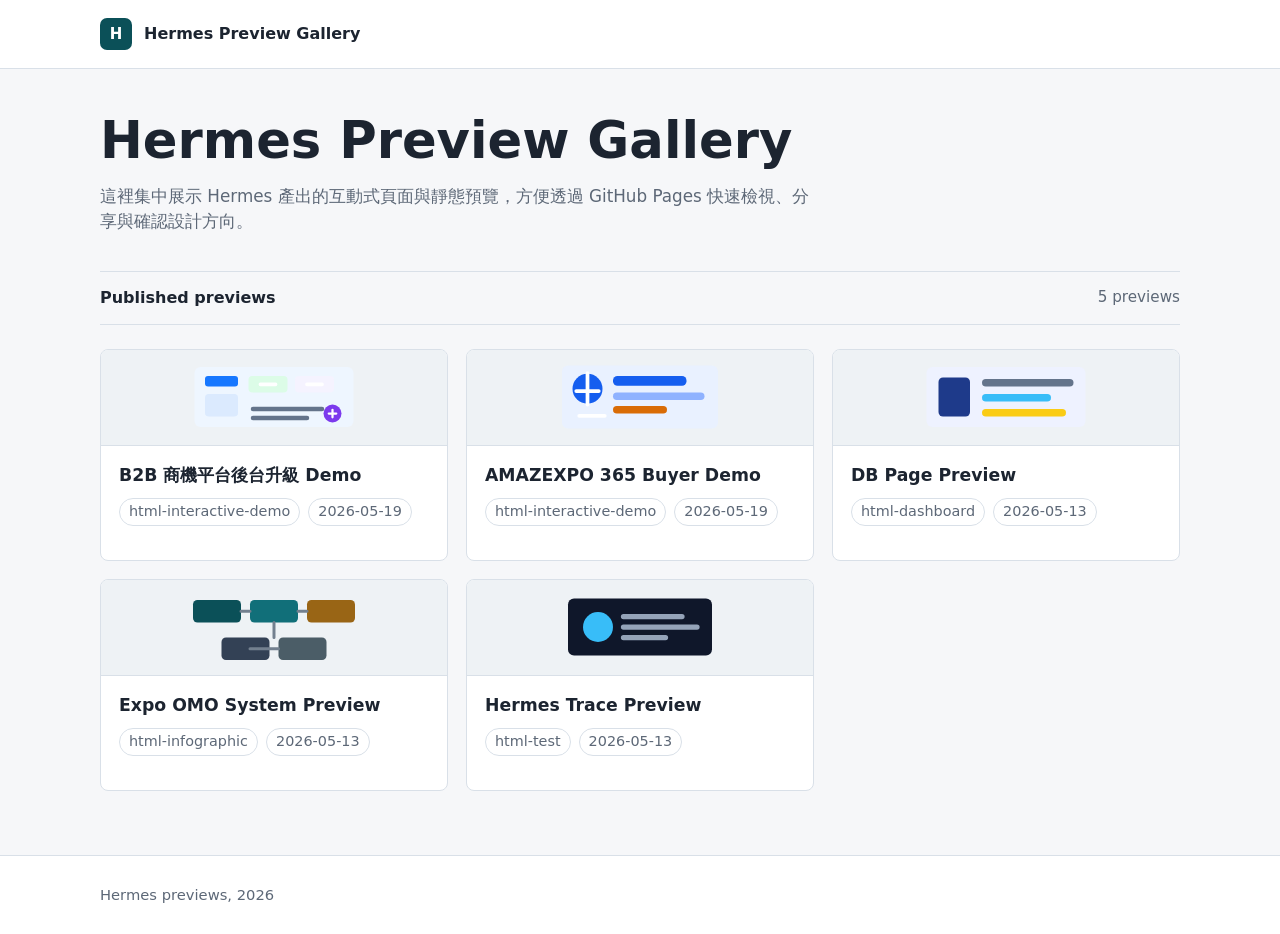
==== docs/index.html @ 2124c114 "Add B2B opportunity platform preview" ====
<!doctype html>
<html lang="zh-Hant">
  <head>
    <meta charset="utf-8">
    <meta name="viewport" content="width=device-width, initial-scale=1">
    <title>Hermes Preview Gallery</title>
    <meta
      name="description"
      content="Public static preview gallery for Hermes-generated pages and assets."
    >
    <link rel="stylesheet" href="./assets/shared.css">
  </head>
  <body>
    <header class="site-header">
      <div class="shell">
        <a class="brand" href="./" aria-label="Hermes Preview Gallery home">
          <span class="brand-mark" aria-hidden="true">H</span>
          <span>Hermes Preview Gallery</span>
        </a>
      </div>
    </header>

    <main class="site-main">
      <section class="shell" aria-labelledby="gallery-title">
        <h1 class="page-title" id="gallery-title">Hermes Preview Gallery</h1>
        <p class="lede">
          這裡集中展示 Hermes 產出的互動式頁面與靜態預覽，方便透過 GitHub Pages 快速檢視、分享與確認設計方向。
        </p>

        <div class="toolbar" aria-label="Gallery status">
          <strong>Published previews</strong>
          <span class="count">5 previews</span>
        </div>

        <ul class="preview-grid">
          <li class="preview-card">
            <a href="./2026-05-19-b2b-opportunity-platform/">
              <span class="preview-thumb" aria-hidden="true">
                <svg viewBox="0 0 240 112" role="img">
                  <rect x="14" y="16" width="212" height="80" rx="8" fill="#eef6ff"></rect>
                  <rect x="28" y="28" width="44" height="14" rx="4" fill="#1677ff"></rect>
                  <rect x="28" y="52" width="44" height="30" rx="5" fill="#dbeafe"></rect>
                  <rect x="86" y="28" width="52" height="22" rx="5" fill="#dcfce7"></rect>
                  <rect x="148" y="28" width="52" height="22" rx="5" fill="#f5f3ff"></rect>
                  <path d="M92 72h92M92 84h72" stroke="#64748b" stroke-width="6" stroke-linecap="round"></path>
                  <path d="M102 39h20M164 39h20" stroke="#ffffff" stroke-width="5" stroke-linecap="round"></path>
                  <circle cx="198" cy="78" r="12" fill="#7c3aed"></circle>
                  <path d="M193 78h10M198 73v10" stroke="#ffffff" stroke-width="3" stroke-linecap="round"></path>
                </svg>
              </span>
              <span class="preview-body">
                <h2>B2B 商機平台後台升級 Demo</h2>
                <span class="preview-meta">
                  <span class="pill">html-interactive-demo</span>
                  <span class="pill">2026-05-19</span>
                </span>
              </span>
            </a>
          </li>

          <li class="preview-card">
            <a href="./2026-05-19-amazexpo-buyer-demo/">
              <span class="preview-thumb" aria-hidden="true">
                <svg viewBox="0 0 240 112" role="img">
                  <rect x="16" y="14" width="208" height="84" rx="8" fill="#e9f1ff"></rect>
                  <circle cx="50" cy="45" r="20" fill="#155eef"></circle>
                  <rect x="84" y="28" width="98" height="13" rx="6" fill="#155eef"></rect>
                  <rect x="84" y="50" width="122" height="10" rx="5" fill="#8fb2ff"></rect>
                  <rect x="84" y="68" width="72" height="10" rx="5" fill="#d96c06"></rect>
                  <path d="M39 81h34M50 24v42M35 48h30" stroke="#ffffff" stroke-width="5" stroke-linecap="round"></path>
                </svg>
              </span>
              <span class="preview-body">
                <h2>AMAZEXPO 365 Buyer Demo</h2>
                <span class="preview-meta">
                  <span class="pill">html-interactive-demo</span>
                  <span class="pill">2026-05-19</span>
                </span>
              </span>
            </a>
          </li>

          <li class="preview-card">
            <a href="./2026-05-13-db-page/">
              <span class="preview-thumb" aria-hidden="true">
                <svg viewBox="0 0 240 112" role="img">
                  <rect x="14" y="16" width="212" height="80" rx="8" fill="#eef2ff"></rect>
                  <rect x="30" y="30" width="42" height="52" rx="6" fill="#1e3a8a"></rect>
                  <rect x="88" y="32" width="122" height="10" rx="5" fill="#64748b"></rect>
                  <rect x="88" y="52" width="92" height="10" rx="5" fill="#38bdf8"></rect>
                  <rect x="88" y="72" width="112" height="10" rx="5" fill="#facc15"></rect>
                </svg>
              </span>
              <span class="preview-body">
                <h2>DB Page Preview</h2>
                <span class="preview-meta">
                  <span class="pill">html-dashboard</span>
                  <span class="pill">2026-05-13</span>
                </span>
              </span>
            </a>
          </li>

          <li class="preview-card">
            <a href="./2026-05-13-expo-omo-system/">
              <span class="preview-thumb" aria-hidden="true">
                <svg viewBox="0 0 240 112" role="img">
                  <rect x="12" y="20" width="64" height="30" rx="6" fill="#0b5058"></rect>
                  <rect x="88" y="20" width="64" height="30" rx="6" fill="#116f79"></rect>
                  <rect x="164" y="20" width="64" height="30" rx="6" fill="#996515"></rect>
                  <rect x="50" y="70" width="64" height="30" rx="6" fill="#334155"></rect>
                  <rect x="126" y="70" width="64" height="30" rx="6" fill="#4b5d67"></rect>
                  <path d="M76 35h12M152 35h12M120 50v20M88 85h38" stroke="#73808f" stroke-width="4" stroke-linecap="round"></path>
                </svg>
              </span>
              <span class="preview-body">
                <h2>Expo OMO System Preview</h2>
                <span class="preview-meta">
                  <span class="pill">html-infographic</span>
                  <span class="pill">2026-05-13</span>
                </span>
              </span>
            </a>
          </li>

          <li class="preview-card">
            <a href="./2026-05-13-hermes-trace/">
              <span class="preview-thumb" aria-hidden="true">
                <svg viewBox="0 0 240 112" role="img">
                  <rect x="24" y="18" width="192" height="76" rx="8" fill="#0f172a"></rect>
                  <circle cx="64" cy="56" r="20" fill="#38bdf8"></circle>
                  <path d="M98 42h78M98 56h98M98 70h56" stroke="#94a3b8" stroke-width="7" stroke-linecap="round"></path>
                </svg>
              </span>
              <span class="preview-body">
                <h2>Hermes Trace Preview</h2>
                <span class="preview-meta">
                  <span class="pill">html-test</span>
                  <span class="pill">2026-05-13</span>
                </span>
              </span>
            </a>
          </li>
        </ul>
      </section>
    </main>

    <footer class="site-footer">
      <div class="shell">
        <span>Hermes previews, <span data-current-year>2026</span></span>
      </div>
    </footer>

    <script src="./assets/shared.js"></script>
  </body>
</html>
---- docs/assets/shared.css ----
:root {
  color-scheme: light;
  --bg: #f6f7f9;
  --surface: #ffffff;
  --surface-muted: #eef2f5;
  --text: #1c2430;
  --muted: #5d6877;
  --line: #d9e0e8;
  --accent: #116f79;
  --accent-strong: #0b5058;
  --warn: #996515;
  --radius: 8px;
  font-family: Inter, ui-sans-serif, system-ui, -apple-system, BlinkMacSystemFont, "Segoe UI", sans-serif;
}

* {
  box-sizing: border-box;
}

html {
  background: var(--bg);
}

body {
  margin: 0;
  color: var(--text);
  background: var(--bg);
  line-height: 1.5;
}

a {
  color: var(--accent-strong);
  text-decoration-thickness: 0.08em;
  text-underline-offset: 0.18em;
}

a:hover,
a:focus {
  color: var(--accent);
}

.shell {
  width: min(1080px, calc(100% - 32px));
  margin: 0 auto;
}

.site-header {
  border-bottom: 1px solid var(--line);
  background: var(--surface);
}

.site-header .shell {
  display: flex;
  align-items: center;
  justify-content: space-between;
  min-height: 68px;
  gap: 20px;
}

.brand {
  display: inline-flex;
  align-items: center;
  gap: 12px;
  color: var(--text);
  text-decoration: none;
  font-weight: 700;
}

.brand-mark {
  display: grid;
  width: 32px;
  height: 32px;
  place-items: center;
  border-radius: 7px;
  color: #ffffff;
  background: var(--accent-strong);
  font-size: 15px;
  letter-spacing: 0;
}

.site-main {
  padding: 44px 0 64px;
}

.page-title {
  margin: 0;
  font-size: clamp(2rem, 4vw, 3.4rem);
  line-height: 1.08;
  letter-spacing: 0;
}

.lede {
  max-width: 720px;
  margin: 16px 0 0;
  color: var(--muted);
  font-size: 1.05rem;
}

.toolbar {
  display: flex;
  align-items: center;
  justify-content: space-between;
  gap: 16px;
  margin-top: 36px;
  padding: 14px 0;
  border-top: 1px solid var(--line);
  border-bottom: 1px solid var(--line);
}

.count {
  color: var(--muted);
  font-size: 0.95rem;
}

.preview-grid {
  display: grid;
  grid-template-columns: repeat(auto-fit, minmax(260px, 1fr));
  gap: 18px;
  margin: 24px 0 0;
  padding: 0;
  list-style: none;
}

.preview-card {
  min-height: 210px;
  border: 1px solid var(--line);
  border-radius: var(--radius);
  background: var(--surface);
  overflow: hidden;
}

.preview-card a {
  display: grid;
  min-height: 210px;
  grid-template-rows: 96px 1fr;
  color: inherit;
  text-decoration: none;
}

.preview-card a:hover,
.preview-card a:focus {
  outline: 2px solid var(--accent);
  outline-offset: 3px;
}

.preview-thumb {
  display: grid;
  place-items: center;
  border-bottom: 1px solid var(--line);
  background: var(--surface-muted);
}

.preview-thumb svg {
  width: min(180px, 70%);
  height: auto;
}

.preview-body {
  padding: 18px;
}

.preview-body h2 {
  margin: 0;
  font-size: 1.08rem;
  line-height: 1.3;
  letter-spacing: 0;
}

.preview-meta {
  display: flex;
  flex-wrap: wrap;
  gap: 8px;
  margin-top: 12px;
  color: var(--muted);
  font-size: 0.9rem;
}

.pill {
  display: inline-flex;
  align-items: center;
  min-height: 26px;
  padding: 2px 9px;
  border: 1px solid var(--line);
  border-radius: 999px;
  background: #ffffff;
  color: var(--muted);
}

.site-footer {
  padding: 28px 0;
  border-top: 1px solid var(--line);
  color: var(--muted);
  background: var(--surface);
  font-size: 0.92rem;
}

@media (max-width: 640px) {
  .site-header .shell,
  .toolbar {
    align-items: flex-start;
    flex-direction: column;
  }

  .site-main {
    padding-top: 32px;
  }
}
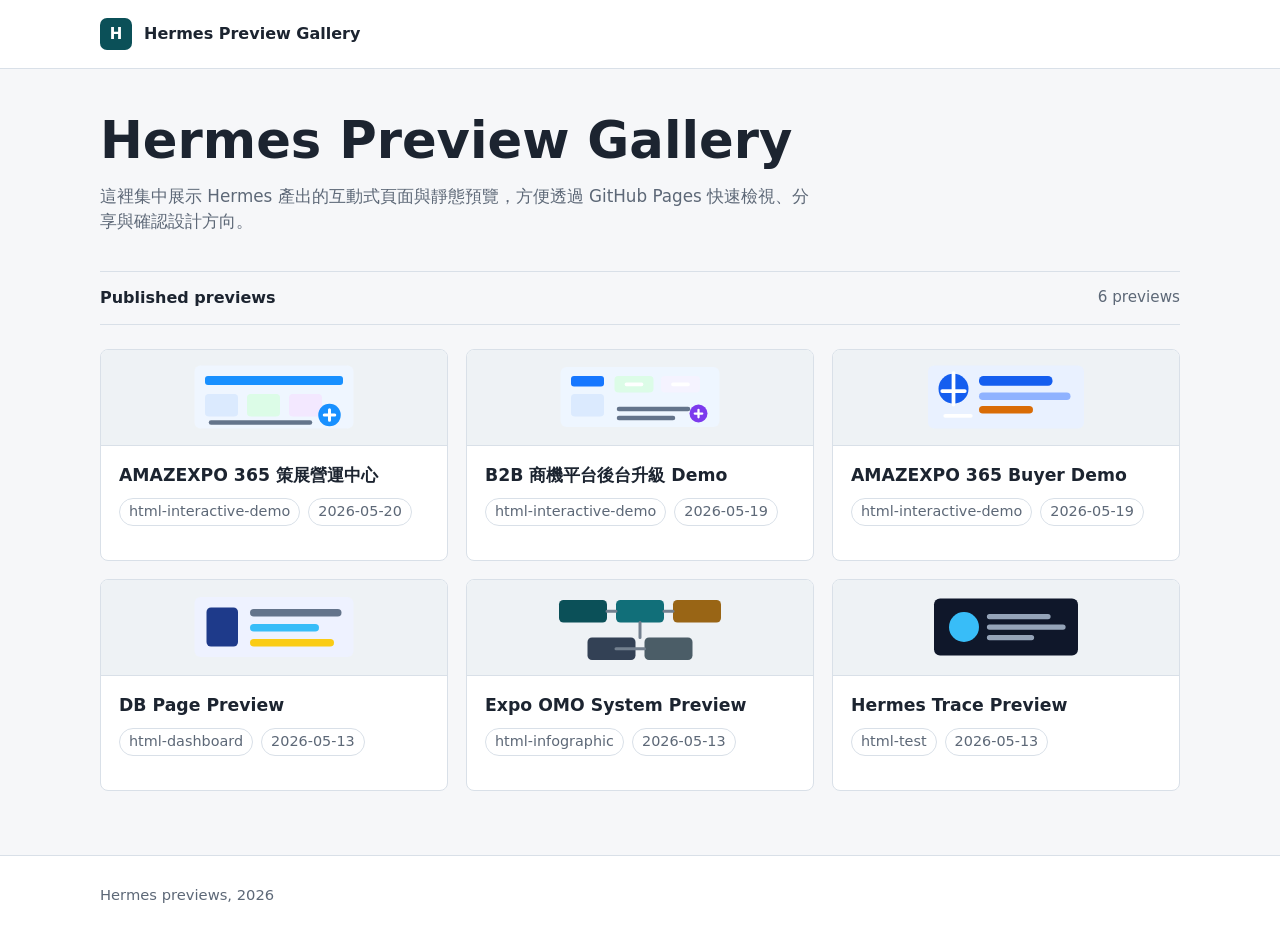
==== commit 2a8ed74d: "Publish AMAZEXPO organizer dashboard preview" ====
--- a/docs/index.html
+++ b/docs/index.html
@@ -29,10 +29,34 @@
 
         <div class="toolbar" aria-label="Gallery status">
           <strong>Published previews</strong>
-          <span class="count">5 previews</span>
+          <span class="count">6 previews</span>
         </div>
 
         <ul class="preview-grid">
+          <li class="preview-card">
+            <a href="./2026-05-20-amazexpo-organizer-dashboard/">
+              <span class="preview-thumb" aria-hidden="true">
+                <svg viewBox="0 0 240 112" role="img">
+                  <rect x="14" y="14" width="212" height="84" rx="8" fill="#eff6ff"></rect>
+                  <rect x="28" y="28" width="184" height="12" rx="4" fill="#1890ff"></rect>
+                  <rect x="28" y="52" width="44" height="30" rx="5" fill="#dbeafe"></rect>
+                  <rect x="84" y="52" width="44" height="30" rx="5" fill="#dcfce7"></rect>
+                  <rect x="140" y="52" width="44" height="30" rx="5" fill="#f3e8ff"></rect>
+                  <path d="M36 90h132" stroke="#64748b" stroke-width="6" stroke-linecap="round"></path>
+                  <circle cx="194" cy="80" r="15" fill="#1890ff"></circle>
+                  <path d="M187 80h14M194 73v14" stroke="#ffffff" stroke-width="4" stroke-linecap="round"></path>
+                </svg>
+              </span>
+              <span class="preview-body">
+                <h2>AMAZEXPO 365 策展營運中心</h2>
+                <span class="preview-meta">
+                  <span class="pill">html-interactive-demo</span>
+                  <span class="pill">2026-05-20</span>
+                </span>
+              </span>
+            </a>
+          </li>
+
           <li class="preview-card">
             <a href="./2026-05-19-b2b-opportunity-platform/">
               <span class="preview-thumb" aria-hidden="true">
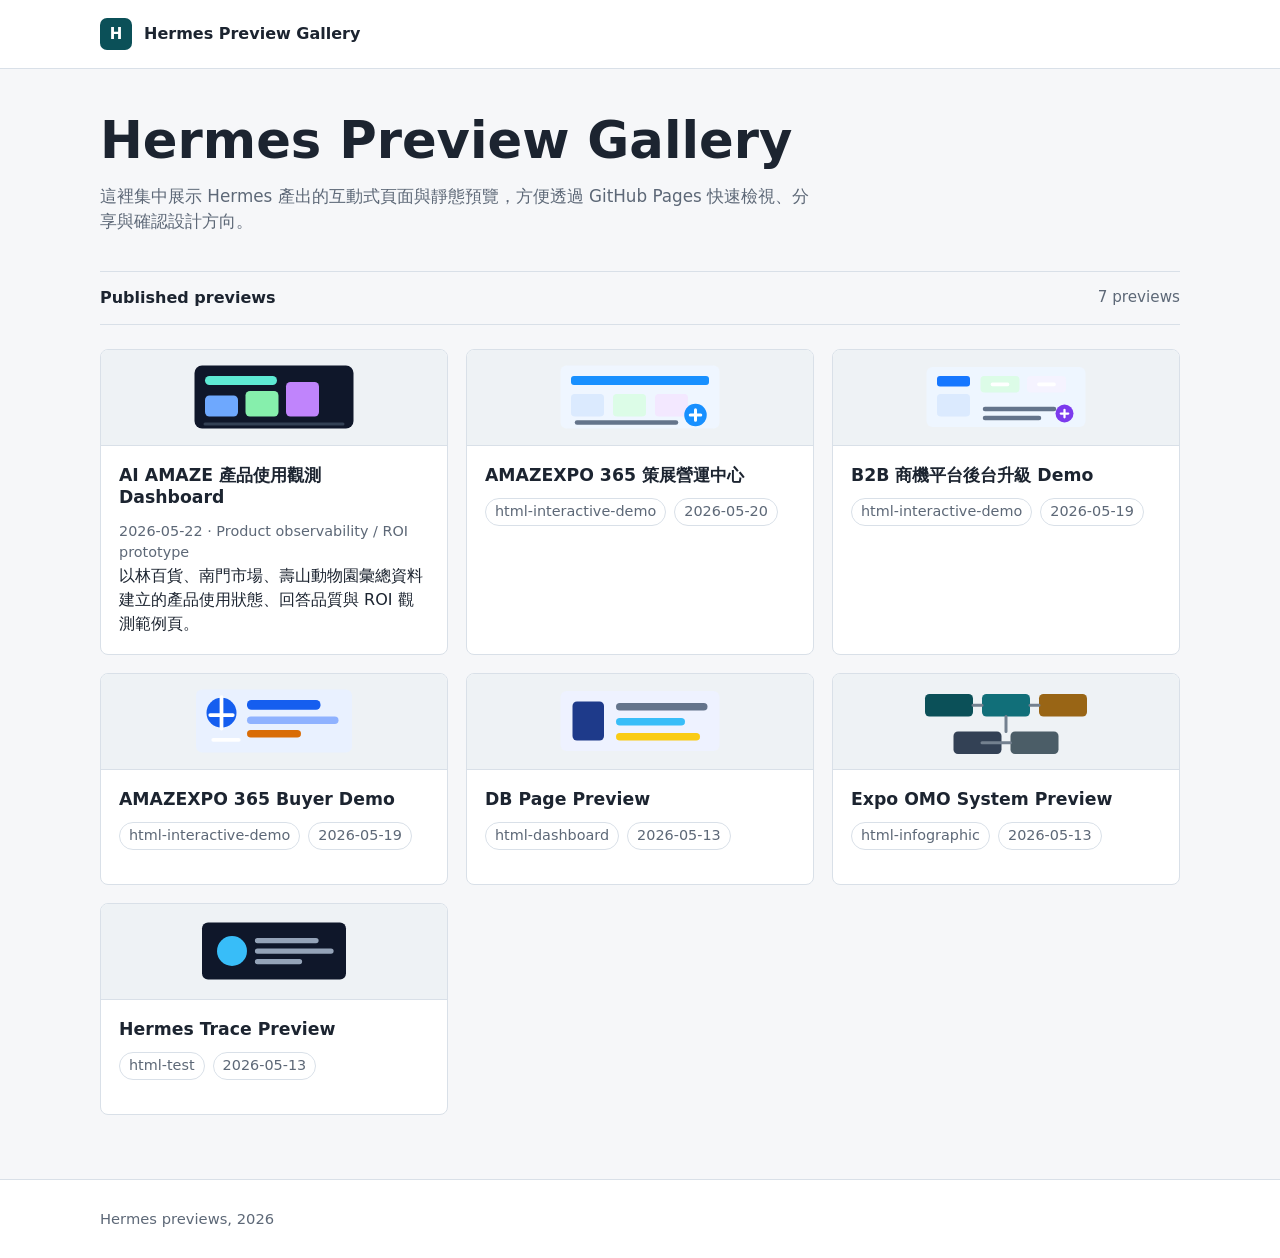
==== commit 500b56df: "Update preview gallery with AI AMAZE observability dashboard" ====
--- a/docs/index.html
+++ b/docs/index.html
@@ -29,12 +29,31 @@
 
         <div class="toolbar" aria-label="Gallery status">
           <strong>Published previews</strong>
-          <span class="count">6 previews</span>
+          <span class="count">7 previews</span>
         </div>
 
         <ul class="preview-grid">
           <li class="preview-card">
-            <a href="./2026-05-20-amazexpo-organizer-dashboard/">
+            <a href="./2026-05-22-ai-amaze-observability/" target="_blank" rel="noopener noreferrer">
+              <span class="preview-thumb" aria-hidden="true">
+                <svg viewBox="0 0 240 112" role="img">
+                  <rect x="14" y="14" width="212" height="84" rx="10" fill="#0f172a"></rect>
+                  <rect x="28" y="28" width="96" height="12" rx="6" fill="#5eead4"></rect>
+                  <rect x="28" y="54" width="44" height="28" rx="6" fill="#6ea8fe"></rect>
+                  <rect x="82" y="48" width="44" height="34" rx="6" fill="#86efac"></rect>
+                  <rect x="136" y="36" width="44" height="46" rx="6" fill="#c084fc"></rect>
+                  <path d="M28 92h184" stroke="#334155" stroke-width="4" stroke-linecap="round"></path>
+                </svg>
+              </span>
+              <span class="preview-body">
+                <h2>AI AMAZE 產品使用觀測 Dashboard</h2>
+                <span class="preview-meta">2026-05-22 · Product observability / ROI prototype</span>
+                <span class="preview-description">以林百貨、南門市場、壽山動物園彙總資料建立的產品使用狀態、回答品質與 ROI 觀測範例頁。</span>
+              </span>
+            </a>
+          </li>
+          <li class="preview-card">
+            <a href="./2026-05-20-amazexpo-organizer-dashboard/" target="_blank" rel="noopener noreferrer">
               <span class="preview-thumb" aria-hidden="true">
                 <svg viewBox="0 0 240 112" role="img">
                   <rect x="14" y="14" width="212" height="84" rx="8" fill="#eff6ff"></rect>
@@ -58,7 +77,7 @@
           </li>
 
           <li class="preview-card">
-            <a href="./2026-05-19-b2b-opportunity-platform/">
+            <a href="./2026-05-19-b2b-opportunity-platform/" target="_blank" rel="noopener noreferrer">
               <span class="preview-thumb" aria-hidden="true">
                 <svg viewBox="0 0 240 112" role="img">
                   <rect x="14" y="16" width="212" height="80" rx="8" fill="#eef6ff"></rect>
@@ -83,7 +102,7 @@
           </li>
 
           <li class="preview-card">
-            <a href="./2026-05-19-amazexpo-buyer-demo/">
+            <a href="./2026-05-19-amazexpo-buyer-demo/" target="_blank" rel="noopener noreferrer">
               <span class="preview-thumb" aria-hidden="true">
                 <svg viewBox="0 0 240 112" role="img">
                   <rect x="16" y="14" width="208" height="84" rx="8" fill="#e9f1ff"></rect>
@@ -105,7 +124,7 @@
           </li>
 
           <li class="preview-card">
-            <a href="./2026-05-13-db-page/">
+            <a href="./2026-05-13-db-page/" target="_blank" rel="noopener noreferrer">
               <span class="preview-thumb" aria-hidden="true">
                 <svg viewBox="0 0 240 112" role="img">
                   <rect x="14" y="16" width="212" height="80" rx="8" fill="#eef2ff"></rect>
@@ -126,7 +145,7 @@
           </li>
 
           <li class="preview-card">
-            <a href="./2026-05-13-expo-omo-system/">
+            <a href="./2026-05-13-expo-omo-system/" target="_blank" rel="noopener noreferrer">
               <span class="preview-thumb" aria-hidden="true">
                 <svg viewBox="0 0 240 112" role="img">
                   <rect x="12" y="20" width="64" height="30" rx="6" fill="#0b5058"></rect>
@@ -148,7 +167,7 @@
           </li>
 
           <li class="preview-card">
-            <a href="./2026-05-13-hermes-trace/">
+            <a href="./2026-05-13-hermes-trace/" target="_blank" rel="noopener noreferrer">
               <span class="preview-thumb" aria-hidden="true">
                 <svg viewBox="0 0 240 112" role="img">
                   <rect x="24" y="18" width="192" height="76" rx="8" fill="#0f172a"></rect>
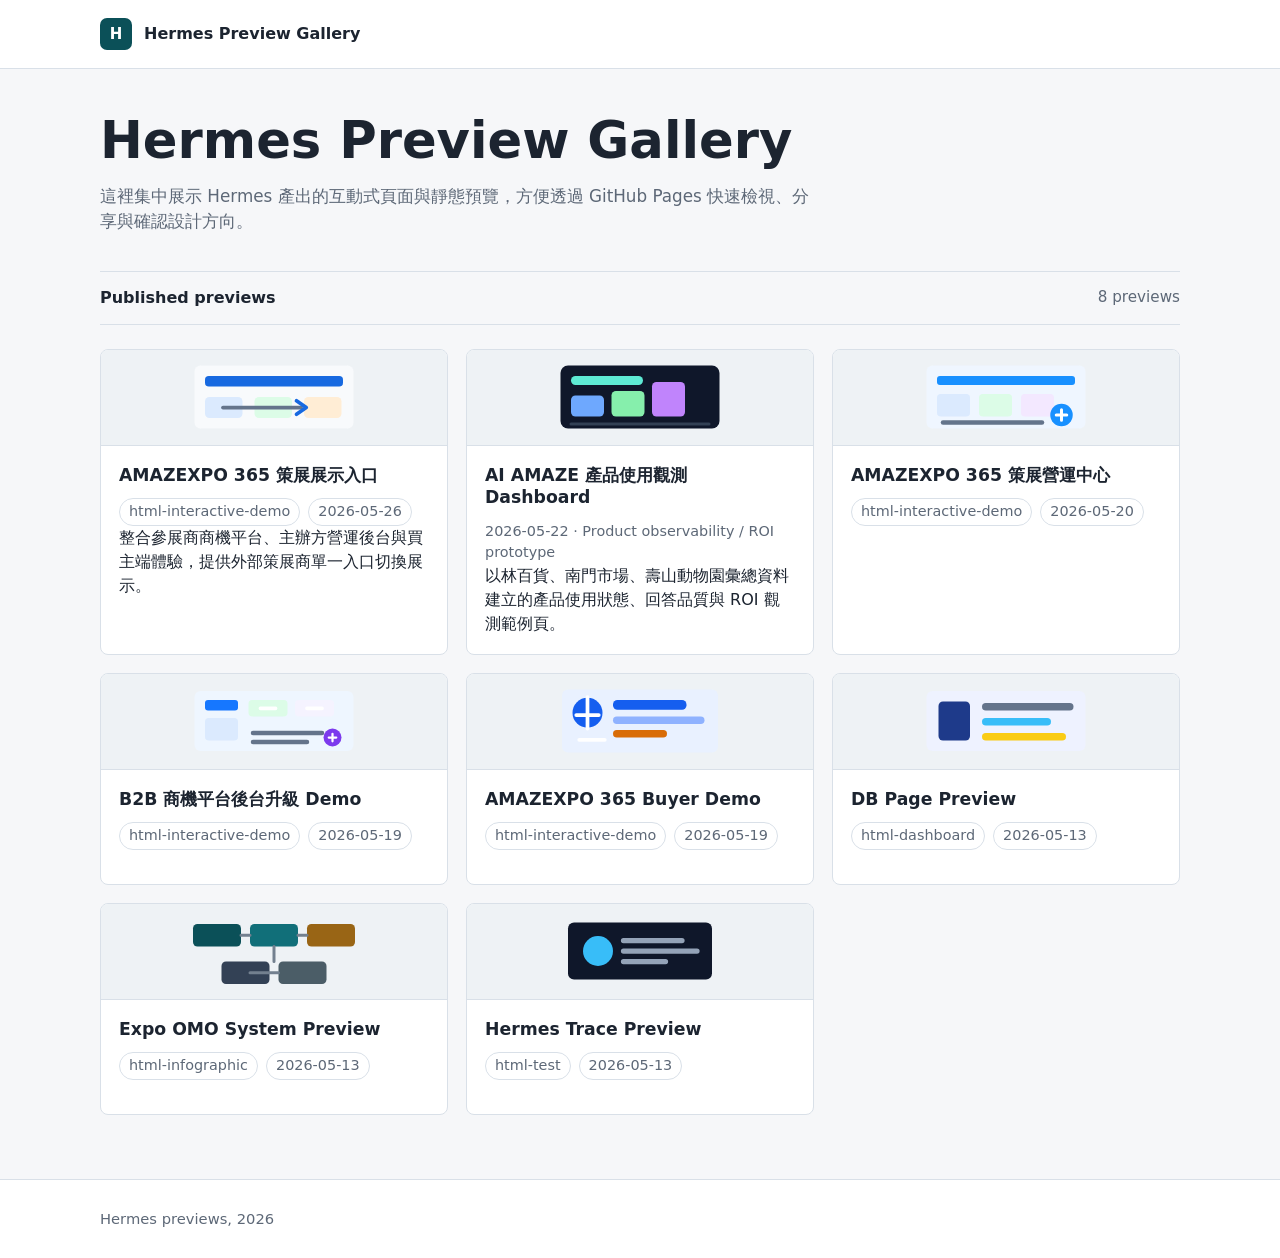
==== commit ee8dcf75: "Add AMAZEXPO curator showcase preview" ====
--- a/docs/index.html
+++ b/docs/index.html
@@ -29,10 +29,34 @@
 
         <div class="toolbar" aria-label="Gallery status">
           <strong>Published previews</strong>
-          <span class="count">7 previews</span>
+          <span class="count">8 previews</span>
         </div>
 
         <ul class="preview-grid">
+          <li class="preview-card">
+            <a href="./2026-05-26-amazexpo-curator-showcase/" target="_blank" rel="noopener noreferrer">
+              <span class="preview-thumb" aria-hidden="true">
+                <svg viewBox="0 0 240 112" role="img">
+                  <rect x="14" y="14" width="212" height="84" rx="8" fill="#f8fafc"></rect>
+                  <rect x="28" y="28" width="184" height="14" rx="5" fill="#1769e0"></rect>
+                  <rect x="28" y="56" width="50" height="28" rx="6" fill="#dbeafe"></rect>
+                  <rect x="94" y="56" width="50" height="28" rx="6" fill="#dcfce7"></rect>
+                  <rect x="160" y="56" width="50" height="28" rx="6" fill="#ffedd5"></rect>
+                  <path d="M52 70h104" stroke="#64748b" stroke-width="5" stroke-linecap="round"></path>
+                  <path d="m150 61 13 9-13 9" stroke="#1769e0" stroke-width="5" fill="none" stroke-linecap="round" stroke-linejoin="round"></path>
+                </svg>
+              </span>
+              <span class="preview-body">
+                <h2>AMAZEXPO 365 策展展示入口</h2>
+                <span class="preview-meta">
+                  <span class="pill">html-interactive-demo</span>
+                  <span class="pill">2026-05-26</span>
+                </span>
+                <span class="preview-description">整合參展商商機平台、主辦方營運後台與買主端體驗，提供外部策展商單一入口切換展示。</span>
+              </span>
+            </a>
+          </li>
+
           <li class="preview-card">
             <a href="./2026-05-22-ai-amaze-observability/" target="_blank" rel="noopener noreferrer">
               <span class="preview-thumb" aria-hidden="true">
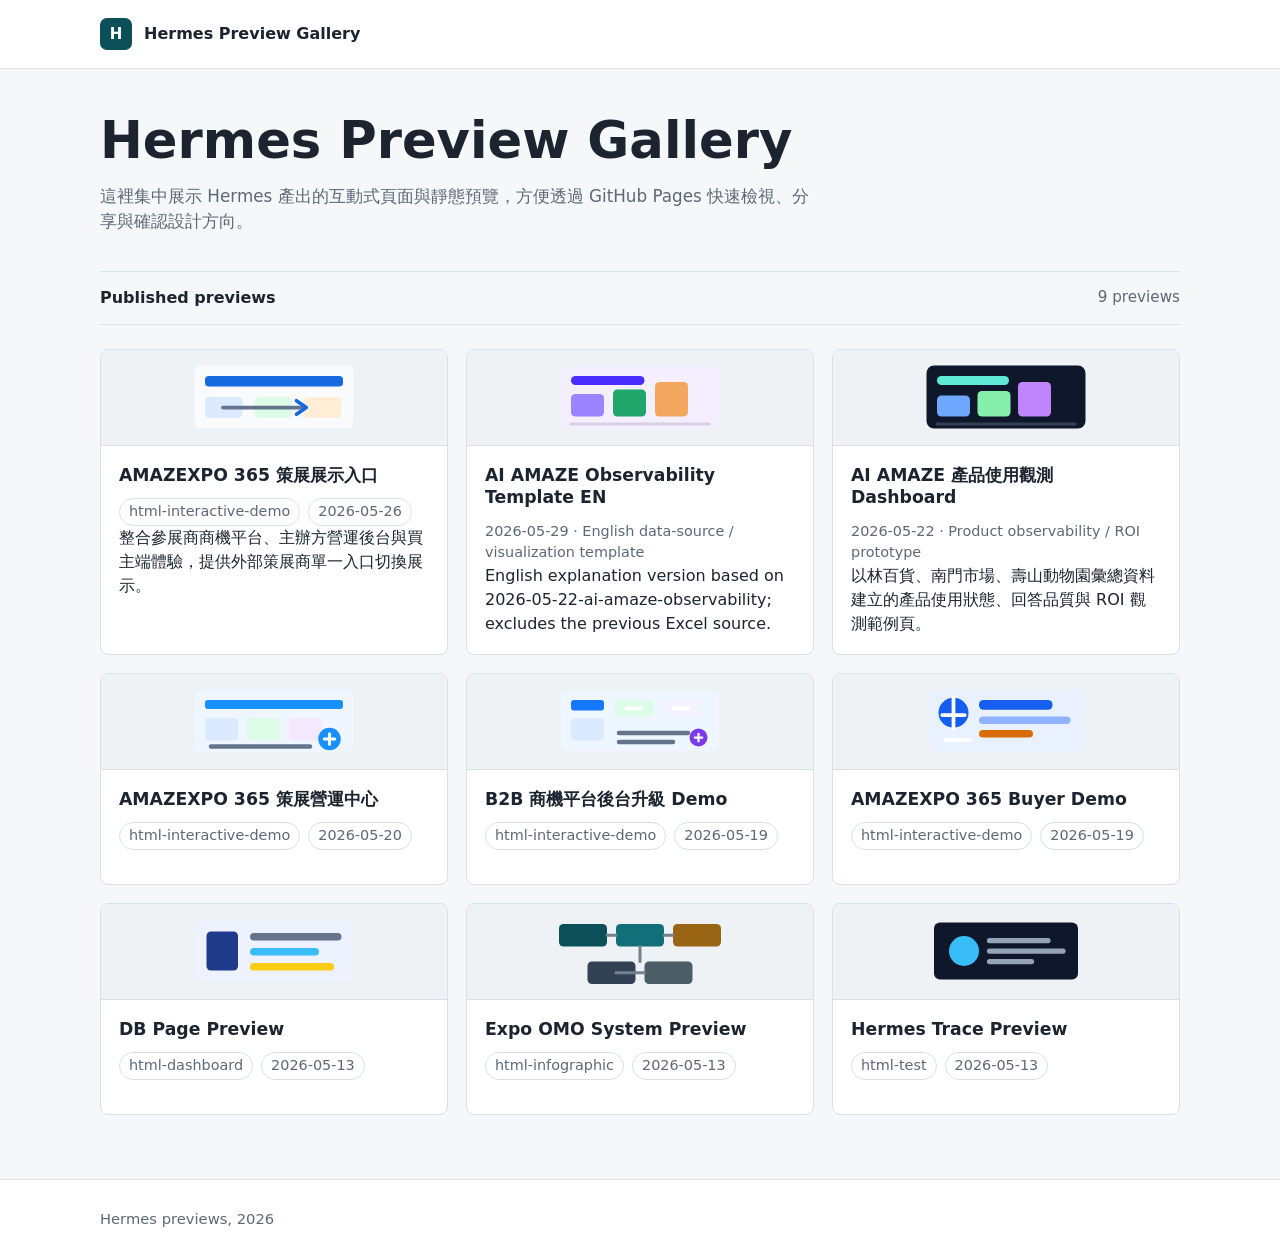
==== commit 65bbdd48: "Update preview gallery index" ====
--- a/docs/index.html
+++ b/docs/index.html
@@ -29,7 +29,7 @@
 
         <div class="toolbar" aria-label="Gallery status">
           <strong>Published previews</strong>
-          <span class="count">8 previews</span>
+          <span class="count">9 previews</span>
         </div>
 
         <ul class="preview-grid">
@@ -57,6 +57,25 @@
             </a>
           </li>
 
+          <li class="preview-card">
+            <a href="./2026-05-29-ai-amaze-observability-en/" target="_blank" rel="noopener noreferrer">
+              <span class="preview-thumb" aria-hidden="true">
+                <svg viewBox="0 0 240 112" role="img">
+                  <rect x="14" y="14" width="212" height="84" rx="10" fill="#f4efff"></rect>
+                  <rect x="28" y="28" width="98" height="12" rx="6" fill="#4b2cff"></rect>
+                  <rect x="28" y="52" width="44" height="30" rx="6" fill="#9b84ff"></rect>
+                  <rect x="84" y="46" width="44" height="36" rx="6" fill="#20a66a"></rect>
+                  <rect x="140" y="36" width="44" height="46" rx="6" fill="#f3a65d"></rect>
+                  <path d="M28 92h184" stroke="#d8cfe5" stroke-width="4" stroke-linecap="round"></path>
+                </svg>
+              </span>
+              <span class="preview-body">
+                <h2>AI AMAZE Observability Template EN</h2>
+                <span class="preview-meta">2026-05-29 · English data-source / visualization template</span>
+                <span class="preview-description">English explanation version based on 2026-05-22-ai-amaze-observability; excludes the previous Excel source.</span>
+              </span>
+            </a>
+          </li>
           <li class="preview-card">
             <a href="./2026-05-22-ai-amaze-observability/" target="_blank" rel="noopener noreferrer">
               <span class="preview-thumb" aria-hidden="true">
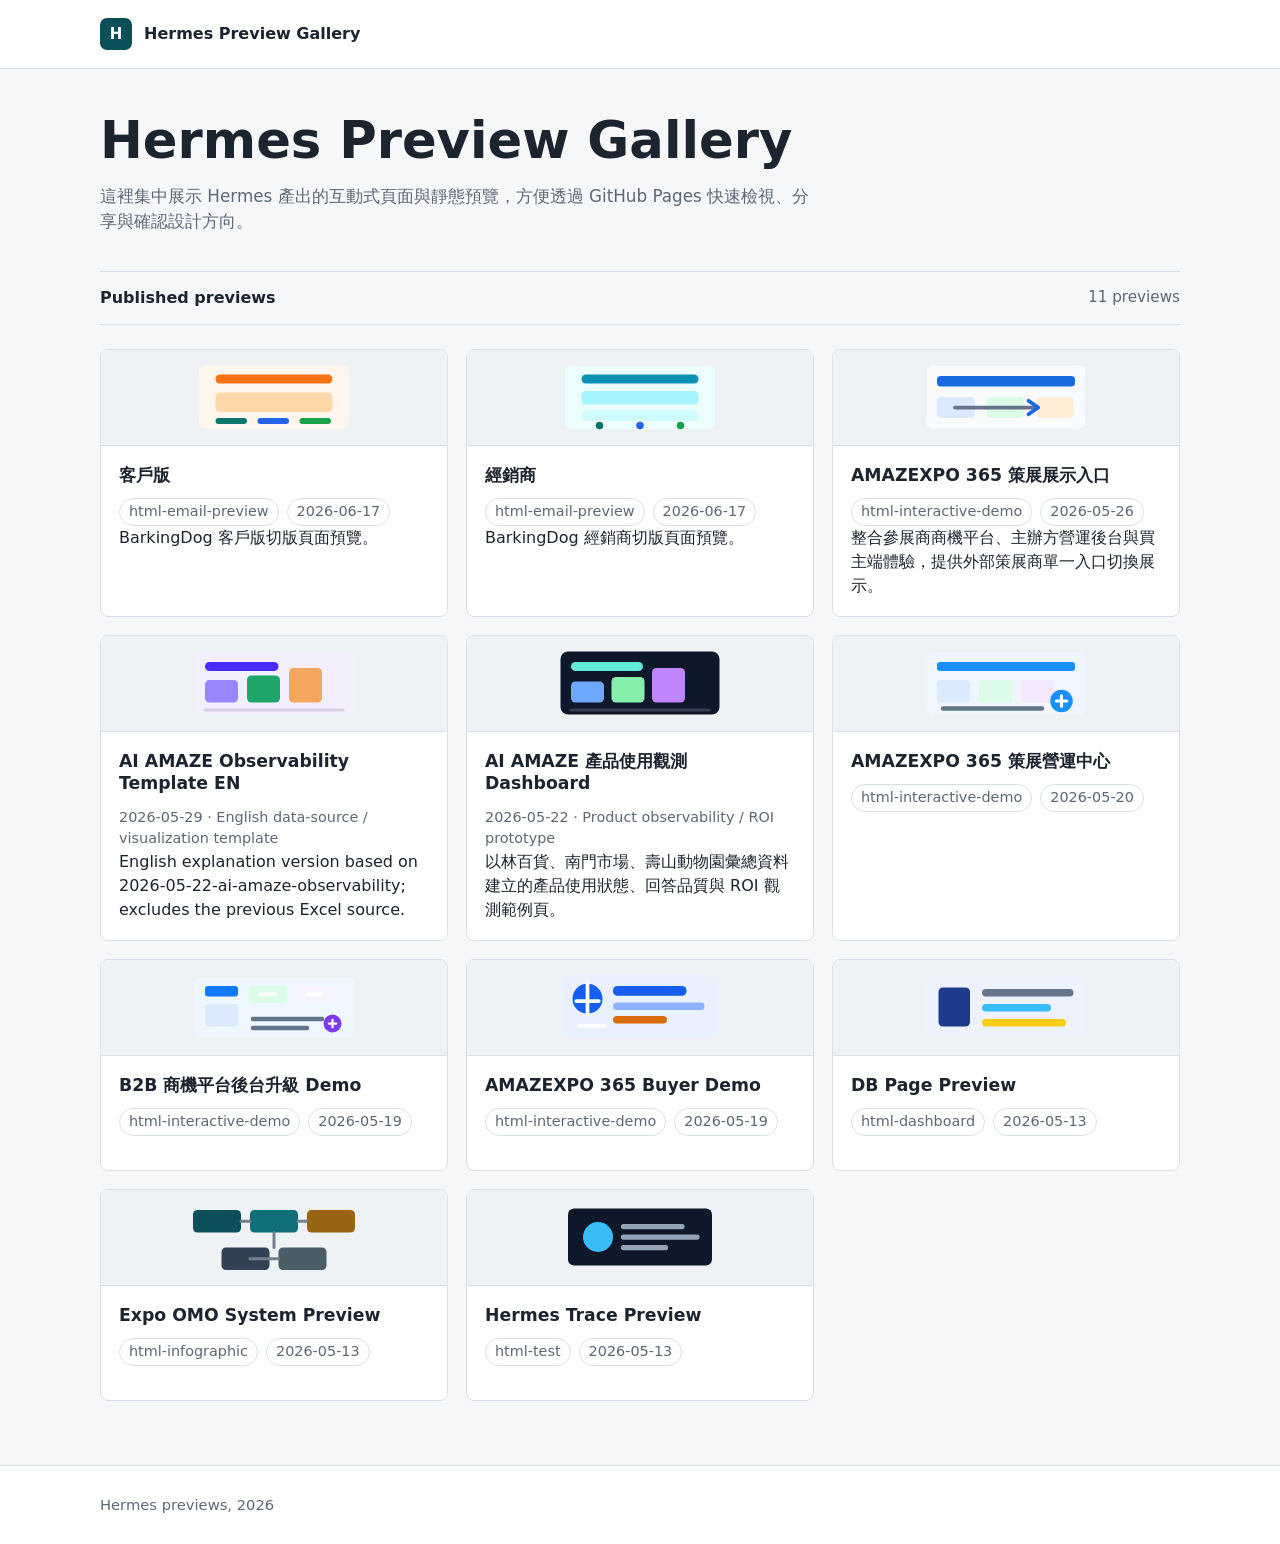
==== commit 9217a4cb: "Publish BarkingDog customer and dealer previews" ====
--- a/docs/index.html
+++ b/docs/index.html
@@ -29,10 +29,57 @@
 
         <div class="toolbar" aria-label="Gallery status">
           <strong>Published previews</strong>
-          <span class="count">9 previews</span>
+          <span class="count">11 previews</span>
         </div>
 
         <ul class="preview-grid">
+          <li class="preview-card">
+            <a href="./2026-06-17-barkingdog-customer/" target="_blank" rel="noopener noreferrer">
+              <span class="preview-thumb" aria-hidden="true">
+                <svg viewBox="0 0 240 112" role="img">
+                  <rect x="20" y="14" width="200" height="84" rx="8" fill="#fff7ed"></rect>
+                  <rect x="42" y="26" width="156" height="12" rx="6" fill="#f97316"></rect>
+                  <rect x="42" y="50" width="156" height="26" rx="6" fill="#fed7aa"></rect>
+                  <rect x="42" y="84" width="42" height="8" rx="4" fill="#0f766e"></rect>
+                  <rect x="98" y="84" width="42" height="8" rx="4" fill="#2563eb"></rect>
+                  <rect x="154" y="84" width="42" height="8" rx="4" fill="#16a34a"></rect>
+                </svg>
+              </span>
+              <span class="preview-body">
+                <h2>客戶版</h2>
+                <span class="preview-meta">
+                  <span class="pill">html-email-preview</span>
+                  <span class="pill">2026-06-17</span>
+                </span>
+                <span class="preview-description">BarkingDog 客戶版切版頁面預覽。</span>
+              </span>
+            </a>
+          </li>
+
+          <li class="preview-card">
+            <a href="./2026-06-17-barkingdog-dealer/" target="_blank" rel="noopener noreferrer">
+              <span class="preview-thumb" aria-hidden="true">
+                <svg viewBox="0 0 240 112" role="img">
+                  <rect x="20" y="14" width="200" height="84" rx="8" fill="#ecfeff"></rect>
+                  <rect x="42" y="26" width="156" height="12" rx="6" fill="#0891b2"></rect>
+                  <rect x="42" y="48" width="156" height="18" rx="6" fill="#a5f3fc"></rect>
+                  <rect x="42" y="74" width="156" height="14" rx="6" fill="#cffafe"></rect>
+                  <circle cx="66" cy="94" r="5" fill="#0f766e"></circle>
+                  <circle cx="120" cy="94" r="5" fill="#2563eb"></circle>
+                  <circle cx="174" cy="94" r="5" fill="#16a34a"></circle>
+                </svg>
+              </span>
+              <span class="preview-body">
+                <h2>經銷商</h2>
+                <span class="preview-meta">
+                  <span class="pill">html-email-preview</span>
+                  <span class="pill">2026-06-17</span>
+                </span>
+                <span class="preview-description">BarkingDog 經銷商切版頁面預覽。</span>
+              </span>
+            </a>
+          </li>
+
           <li class="preview-card">
             <a href="./2026-05-26-amazexpo-curator-showcase/" target="_blank" rel="noopener noreferrer">
               <span class="preview-thumb" aria-hidden="true">
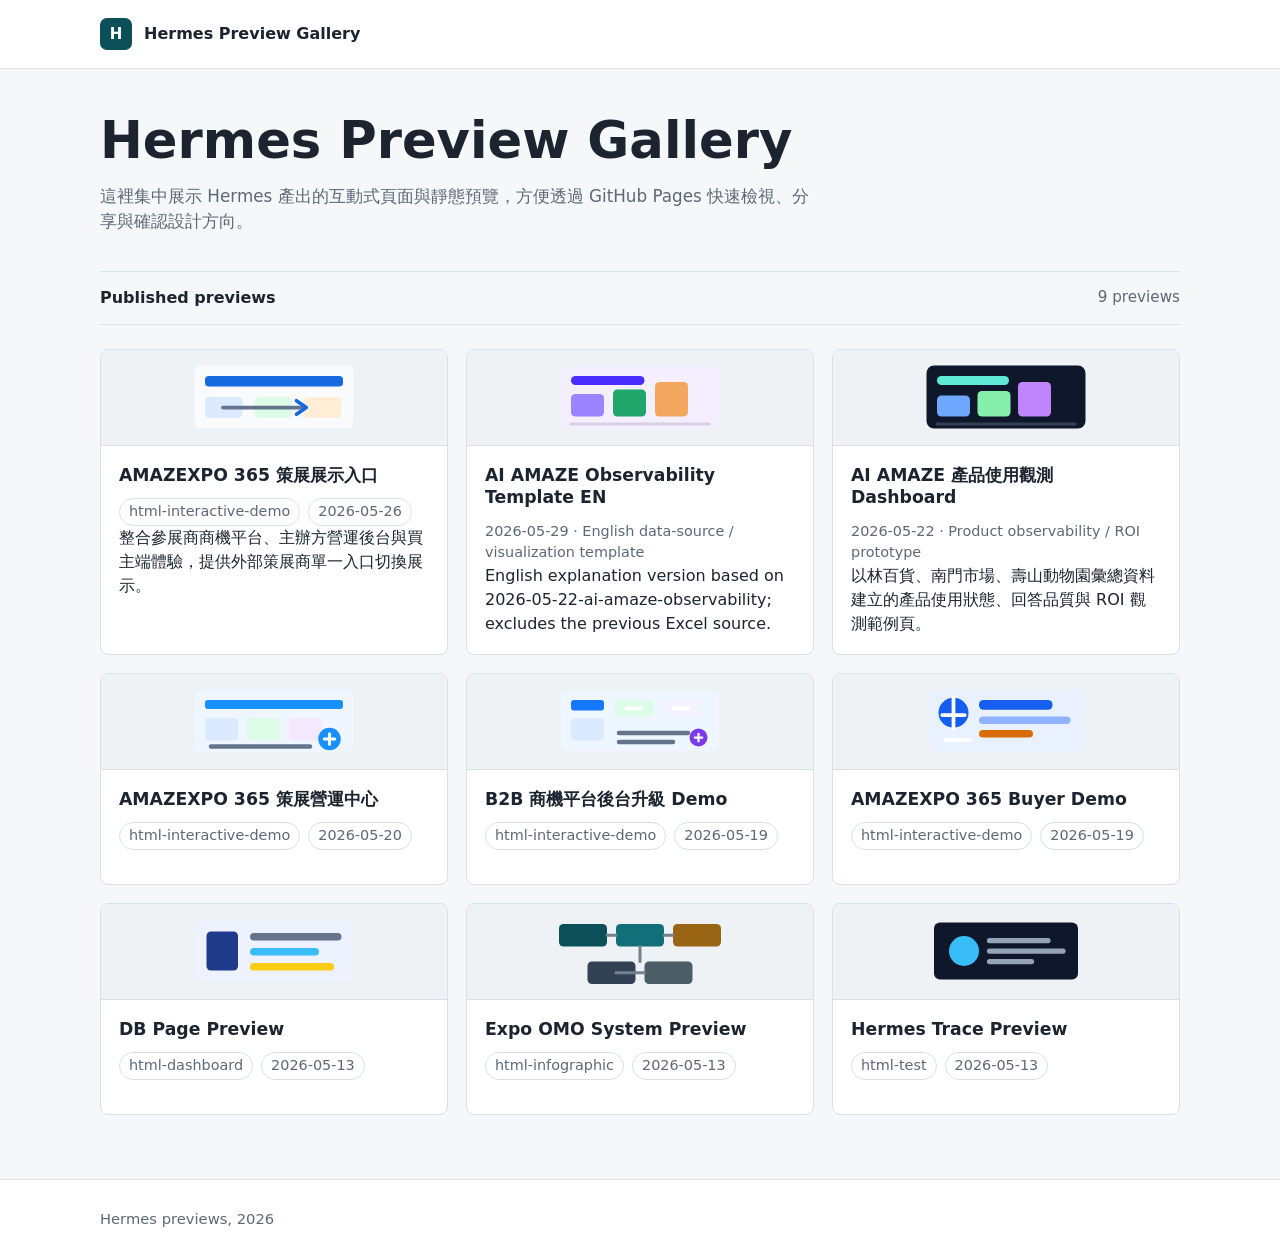
==== commit d88bda03: "Remove BarkingDog preview pages" ====
--- a/docs/index.html
+++ b/docs/index.html
@@ -29,57 +29,10 @@
 
         <div class="toolbar" aria-label="Gallery status">
           <strong>Published previews</strong>
-          <span class="count">11 previews</span>
+          <span class="count">9 previews</span>
         </div>
 
         <ul class="preview-grid">
-          <li class="preview-card">
-            <a href="./2026-06-17-barkingdog-customer/" target="_blank" rel="noopener noreferrer">
-              <span class="preview-thumb" aria-hidden="true">
-                <svg viewBox="0 0 240 112" role="img">
-                  <rect x="20" y="14" width="200" height="84" rx="8" fill="#fff7ed"></rect>
-                  <rect x="42" y="26" width="156" height="12" rx="6" fill="#f97316"></rect>
-                  <rect x="42" y="50" width="156" height="26" rx="6" fill="#fed7aa"></rect>
-                  <rect x="42" y="84" width="42" height="8" rx="4" fill="#0f766e"></rect>
-                  <rect x="98" y="84" width="42" height="8" rx="4" fill="#2563eb"></rect>
-                  <rect x="154" y="84" width="42" height="8" rx="4" fill="#16a34a"></rect>
-                </svg>
-              </span>
-              <span class="preview-body">
-                <h2>客戶版</h2>
-                <span class="preview-meta">
-                  <span class="pill">html-email-preview</span>
-                  <span class="pill">2026-06-17</span>
-                </span>
-                <span class="preview-description">BarkingDog 客戶版切版頁面預覽。</span>
-              </span>
-            </a>
-          </li>
-
-          <li class="preview-card">
-            <a href="./2026-06-17-barkingdog-dealer/" target="_blank" rel="noopener noreferrer">
-              <span class="preview-thumb" aria-hidden="true">
-                <svg viewBox="0 0 240 112" role="img">
-                  <rect x="20" y="14" width="200" height="84" rx="8" fill="#ecfeff"></rect>
-                  <rect x="42" y="26" width="156" height="12" rx="6" fill="#0891b2"></rect>
-                  <rect x="42" y="48" width="156" height="18" rx="6" fill="#a5f3fc"></rect>
-                  <rect x="42" y="74" width="156" height="14" rx="6" fill="#cffafe"></rect>
-                  <circle cx="66" cy="94" r="5" fill="#0f766e"></circle>
-                  <circle cx="120" cy="94" r="5" fill="#2563eb"></circle>
-                  <circle cx="174" cy="94" r="5" fill="#16a34a"></circle>
-                </svg>
-              </span>
-              <span class="preview-body">
-                <h2>經銷商</h2>
-                <span class="preview-meta">
-                  <span class="pill">html-email-preview</span>
-                  <span class="pill">2026-06-17</span>
-                </span>
-                <span class="preview-description">BarkingDog 經銷商切版頁面預覽。</span>
-              </span>
-            </a>
-          </li>
-
           <li class="preview-card">
             <a href="./2026-05-26-amazexpo-curator-showcase/" target="_blank" rel="noopener noreferrer">
               <span class="preview-thumb" aria-hidden="true">
